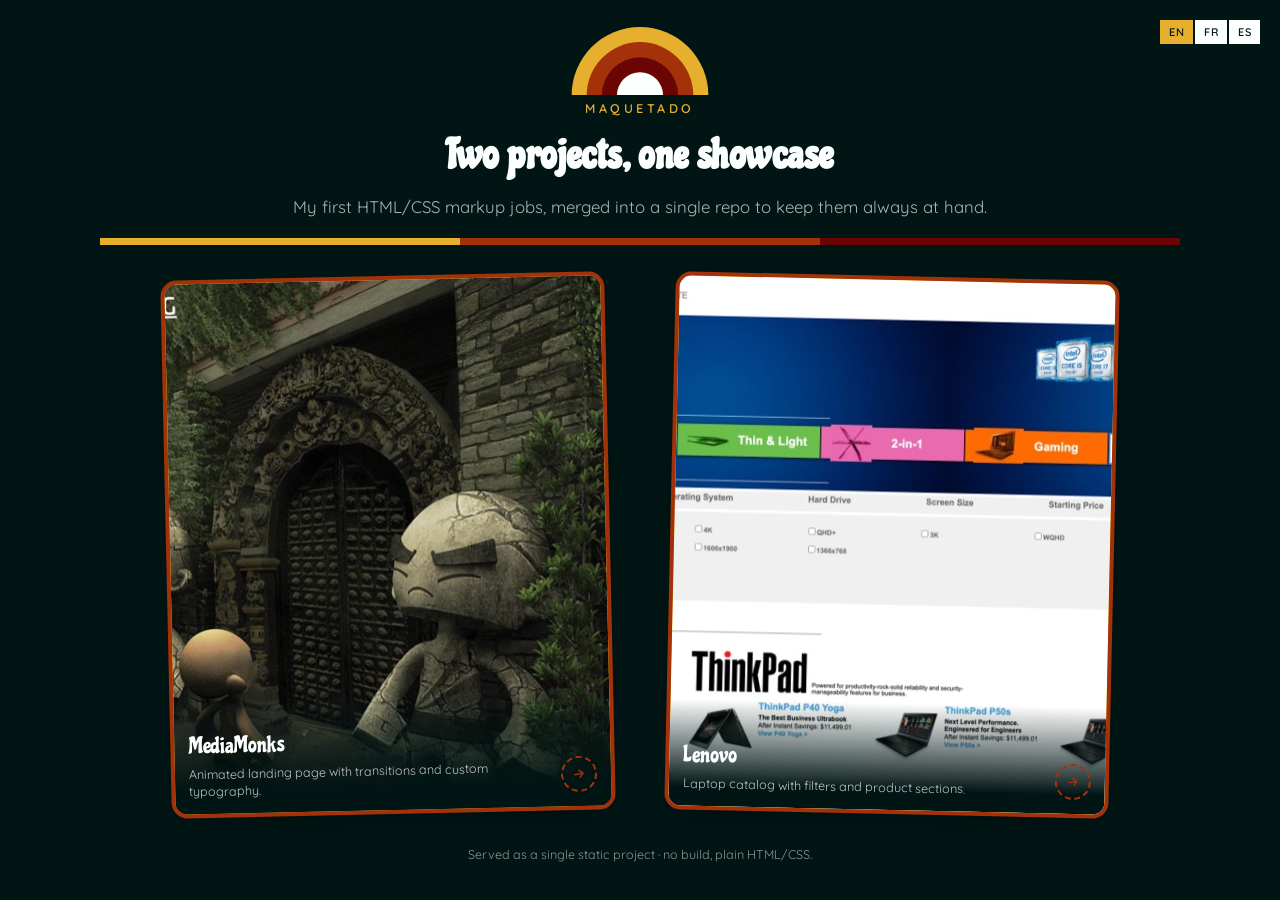
==== index.html @ f4a28d48 "Add landing page and fix Lenovo submodule tracking - Add root index.html: a 70s-themed landing linki" ====
<!doctype html>
<html lang="es">
<head>
<meta charset="utf-8">
<meta name="viewport" content="width=device-width, initial-scale=1">
<title>Maquetado</title>
<link rel="preconnect" href="https://fonts.googleapis.com">
<link rel="preconnect" href="https://fonts.gstatic.com" crossorigin>
<link href="https://fonts.googleapis.com/css2?family=Quicksand:wght@400;500;600;700&family=Chicle&display=swap" rel="stylesheet">
<style>
  :root {
    /* Paleta setentosa: https://coolors.co/001514-fbfffe-6b0504-a3320b-e6af2e */
    --color-bg: #001514;
    --color-surface: #fbfffe;
    --color-ink: #001514;
    --color-on-bg: #fbfffe;
    --color-mustard: #e6af2e;
    --color-rust: #a3320b;
    --color-burgundy: #6b0504;
    --font-heading: 'Chicle', cursive;
    --font-body: 'Quicksand', sans-serif;
    --font-title: 'Chicle', cursive;
    color-scheme: dark;
  }

  * { box-sizing: border-box; }

  html, body { height: 100%; }

  body {
    margin: 0;
    height: 100vh;
    height: 100dvh;
    overflow: hidden;
    background: var(--color-bg);
    color: var(--color-on-bg);
    font: 16px/1.5 var(--font-body);
    display: flex;
    flex-direction: column;
    align-items: center;
    padding: clamp(14px, 3vh, 36px) clamp(16px, 4vw, 40px) clamp(20px, 4vh, 40px);
    gap: clamp(8px, 2vh, 18px);
  }

  header {
    flex: 0 0 auto;
    width: 100%;
    max-width: 980px;
    text-align: center;
  }

  .sunset {
    width: clamp(120px, 16vh, 200px);
    aspect-ratio: 400 / 190;
    margin: 0 auto;
    overflow: hidden;
  }

  .sunset svg {
    display: block;
    width: 100%;
    height: auto;
  }

  .kicker {
    display: block;
    margin: 4px 0 6px;
    font-family: var(--font-body);
    font-weight: 600;
    font-size: clamp(0.7rem, 1.4vh, 0.8rem);
    letter-spacing: 0.28em;
    text-transform: uppercase;
    color: var(--color-mustard);
  }

  h1 {
    margin: 0 0 8px;
    font-family: var(--font-heading);
    font-weight: 700;
    font-size: clamp(1.8rem, 4.6vh, 3.2rem);
    letter-spacing: 0.01em;
    color: var(--color-on-bg);
  }

  header p {
    margin: 0;
    font-size: clamp(0.85rem, 2vh, 1.05rem);
    color: var(--color-on-bg);
    opacity: 0.68;
  }

  .stripe {
    flex: 0 0 auto;
    width: 100%;
    max-width: 1080px;
    height: clamp(4px, 0.8vh, 7px);
    background: linear-gradient(
      90deg,
      var(--color-mustard) 0 33.333%,
      var(--color-rust) 33.333% 66.666%,
      var(--color-burgundy) 66.666% 100%
    );
  }

  main {
    flex: 1 1 auto;
    min-height: 0;
    display: grid;
    grid-template-columns: repeat(2, 1fr);
    gap: clamp(30px, 5vw, 60px);
    width: 100%;
    max-width: 1000px;
    padding: clamp(8px, 1.5vh, 18px) clamp(14px, 2.5vw, 26px);
  }

  .postcard {
    position: relative;
    height: 100%;
    min-height: 0;
    display: block;
    background: var(--color-mustard);
    border: 4px solid var(--color-rust);
    border-radius: 16px;
    overflow: hidden;
    text-decoration: none;
    color: inherit;
    transform: rotate(var(--tilt, -1.25deg));
    transition: border-color 0.15s ease;
    box-shadow: 0 10px 24px -14px rgba(0, 0, 0, 0.6);
  }

  .postcard:nth-child(2) {
    --tilt: 1.25deg;
  }

  .postcard:hover,
  .postcard:focus-visible {
    border-color: var(--color-mustard);
  }

  .photo {
    position: absolute;
    inset: 0;
  }

  .photo img {
    width: 100%;
    height: 100%;
    object-fit: cover;
    display: block;
  }

  .postcard-footer {
    position: absolute;
    left: 0;
    right: 0;
    bottom: 0;
    display: flex;
    align-items: flex-end;
    justify-content: space-between;
    gap: 10px;
    padding: 40px 14px 14px;
    background: linear-gradient(180deg, transparent, var(--color-bg) 82%);
  }

  .postcard-text {
    display: flex;
    flex-direction: column;
    gap: 2px;
    min-width: 0;
  }

  .postcard-name {
    font-family: var(--font-title);
    font-weight: 400;
    font-size: clamp(1.1rem, 2.5vh, 1.5rem);
    color: var(--color-on-bg);
  }

  .postcard-desc {
    margin: 0;
    font-size: clamp(0.74rem, 1.4vh, 0.86rem);
    line-height: 1.35;
    color: var(--color-on-bg);
    opacity: 0.75;
    display: -webkit-box;
    -webkit-line-clamp: 2;
    line-clamp: 2;
    -webkit-box-orient: vertical;
    overflow: hidden;
  }

  .stamp {
    flex-shrink: 0;
    display: inline-flex;
    align-items: center;
    justify-content: center;
    width: 36px;
    height: 36px;
    border-radius: 50%;
    border: 2px dashed var(--color-rust);
    color: var(--color-rust);
    transform: rotate(-10deg);
    transition: background 0.15s ease, color 0.15s ease;
  }

  .postcard:hover .stamp {
    border-color: var(--color-mustard);
    background: var(--color-mustard);
    color: var(--color-ink);
  }

  footer {
    flex: 0 0 auto;
    width: 100%;
    text-align: center;
    color: var(--color-on-bg);
    font-size: clamp(0.68rem, 1.4vh, 0.8rem);
    opacity: 0.55;
  }

  .lang-switcher {
    position: fixed;
    top: clamp(10px, 2.5vh, 18px);
    right: clamp(10px, 2.5vw, 18px);
    z-index: 5;
    display: inline-flex;
    border: 2px solid var(--color-ink);
    background: var(--color-surface);
  }

  .lang-option {
    padding: 5px 9px;
    border: none;
    border-right: 2px solid var(--color-ink);
    background: var(--color-surface);
    font-family: var(--font-body);
    font-weight: 600;
    font-size: 11px;
    letter-spacing: 0.04em;
    color: var(--color-ink);
    cursor: pointer;
  }

  .lang-option:last-child {
    border-right: none;
  }

  .lang-option.active {
    background: var(--color-mustard);
  }
</style>
</head>
<body>
  <div class="lang-switcher" role="group" aria-label="Language">
    <button type="button" class="lang-option" data-lang="en">EN</button>
    <button type="button" class="lang-option" data-lang="fr">FR</button>
    <button type="button" class="lang-option" data-lang="es">ES</button>
  </div>

  <header>
    <div class="sunset" aria-hidden="true">
      <svg viewBox="0 0 400 190">
        <circle cx="200" cy="190" r="190" fill="#e6af2e"/>
        <circle cx="200" cy="190" r="148" fill="#a3320b"/>
        <circle cx="200" cy="190" r="106" fill="#6b0504"/>
        <circle cx="200" cy="190" r="64" fill="#fbfffe"/>
      </svg>
    </div>
    <span class="kicker">Maquetado</span>
    <h1 data-i18n="title">Dos proyectos, una vitrina</h1>
    <p data-i18n="subtitle">Mis primeros trabajos de maquetado en HTML/CSS, migrados a un solo repo para tenerlos siempre a mano.</p>
  </header>

  <div class="stripe"></div>

  <main>
    <a class="postcard" href="/MediaMonks/mediaMonks.html">
      <div class="photo">
        <img src="/preview/mediamonks.jpg" alt="Captura del proyecto MediaMonks" data-i18n-alt="mediamonksAlt" loading="lazy">
      </div>
      <div class="postcard-footer">
        <div class="postcard-text">
          <span class="postcard-name">MediaMonks</span>
          <p class="postcard-desc" data-i18n="mediamonksDesc">Landing animada con transiciones y tipografía custom.</p>
        </div>
        <span class="stamp" aria-hidden="true">
          <svg width="14" height="14" viewBox="0 0 24 24" fill="none" stroke="currentColor" stroke-width="2.5" stroke-linecap="round" stroke-linejoin="round"><path d="M5 12h14M13 6l6 6-6 6"/></svg>
        </span>
      </div>
    </a>

    <a class="postcard" href="/Lenovo/lenovo.html">
      <div class="photo">
        <img src="/preview/lenovo.jpg" alt="Captura del proyecto Lenovo" data-i18n-alt="lenovoAlt" loading="lazy">
      </div>
      <div class="postcard-footer">
        <div class="postcard-text">
          <span class="postcard-name">Lenovo</span>
          <p class="postcard-desc" data-i18n="lenovoDesc">Catálogo de laptops con filtros y secciones de producto.</p>
        </div>
        <span class="stamp" aria-hidden="true">
          <svg width="14" height="14" viewBox="0 0 24 24" fill="none" stroke="currentColor" stroke-width="2.5" stroke-linecap="round" stroke-linejoin="round"><path d="M5 12h14M13 6l6 6-6 6"/></svg>
        </span>
      </div>
    </a>
  </main>

  <footer data-i18n="footer">Servido como un único proyecto estático &middot; sin build, HTML/CSS plano.</footer>

  <script>
    var STORAGE_KEY = 'maquetado-language';

    var translations = {
      en: {
        title: 'Two projects, one showcase',
        subtitle: 'My first HTML/CSS markup jobs, merged into a single repo to keep them always at hand.',
        mediamonksDesc: 'Animated landing page with transitions and custom typography.',
        lenovoDesc: 'Laptop catalog with filters and product sections.',
        mediamonksAlt: 'Screenshot of the MediaMonks project',
        lenovoAlt: 'Screenshot of the Lenovo project',
        footer: 'Served as a single static project · no build, plain HTML/CSS.'
      },
      fr: {
        title: 'Deux projets, une vitrine',
        subtitle: 'Mes premiers travaux de maquettage HTML/CSS, réunis dans un seul dépôt pour les avoir toujours sous la main.',
        mediamonksDesc: 'Page d’accueil animée avec transitions et typographie personnalisée.',
        lenovoDesc: 'Catalogue d’ordinateurs portables avec filtres et sections produits.',
        mediamonksAlt: 'Capture d’écran du projet MediaMonks',
        lenovoAlt: 'Capture d’écran du projet Lenovo',
        footer: 'Servi comme un seul projet statique · sans build, HTML/CSS pur.'
      },
      es: {
        title: 'Dos proyectos, una vitrina',
        subtitle: 'Mis primeros trabajos de maquetado en HTML/CSS, migrados a un solo repo para tenerlos siempre a mano.',
        mediamonksDesc: 'Landing animada con transiciones y tipografía custom.',
        lenovoDesc: 'Catálogo de laptops con filtros y secciones de producto.',
        mediamonksAlt: 'Captura del proyecto MediaMonks',
        lenovoAlt: 'Captura del proyecto Lenovo',
        footer: 'Servido como un único proyecto estático · sin build, HTML/CSS plano.'
      }
    };

    function isLanguage(value) {
      return value === 'en' || value === 'fr' || value === 'es';
    }

    function getInitialLanguage() {
      try {
        var stored = localStorage.getItem(STORAGE_KEY);
        if (isLanguage(stored)) return stored;
      } catch (e) {
        // localStorage no disponible (modo privado, storage bloqueado, etc.)
      }
      return 'en';
    }

    function applyLanguage(lang) {
      var t = translations[lang];
      document.documentElement.lang = lang;

      document.querySelectorAll('[data-i18n]').forEach(function (el) {
        el.textContent = t[el.dataset.i18n];
      });
      document.querySelectorAll('[data-i18n-alt]').forEach(function (el) {
        el.alt = t[el.dataset.i18nAlt];
      });
      document.querySelectorAll('.lang-option').forEach(function (btn) {
        var isActive = btn.dataset.lang === lang;
        btn.classList.toggle('active', isActive);
        btn.setAttribute('aria-pressed', String(isActive));
      });

      try {
        localStorage.setItem(STORAGE_KEY, lang);
      } catch (e) {
        // la preferencia solo dura la sesión
      }
    }

    document.querySelectorAll('.lang-option').forEach(function (btn) {
      btn.addEventListener('click', function () {
        applyLanguage(btn.dataset.lang);
      });
    });

    applyLanguage(getInitialLanguage());
  </script>
</body>
</html>
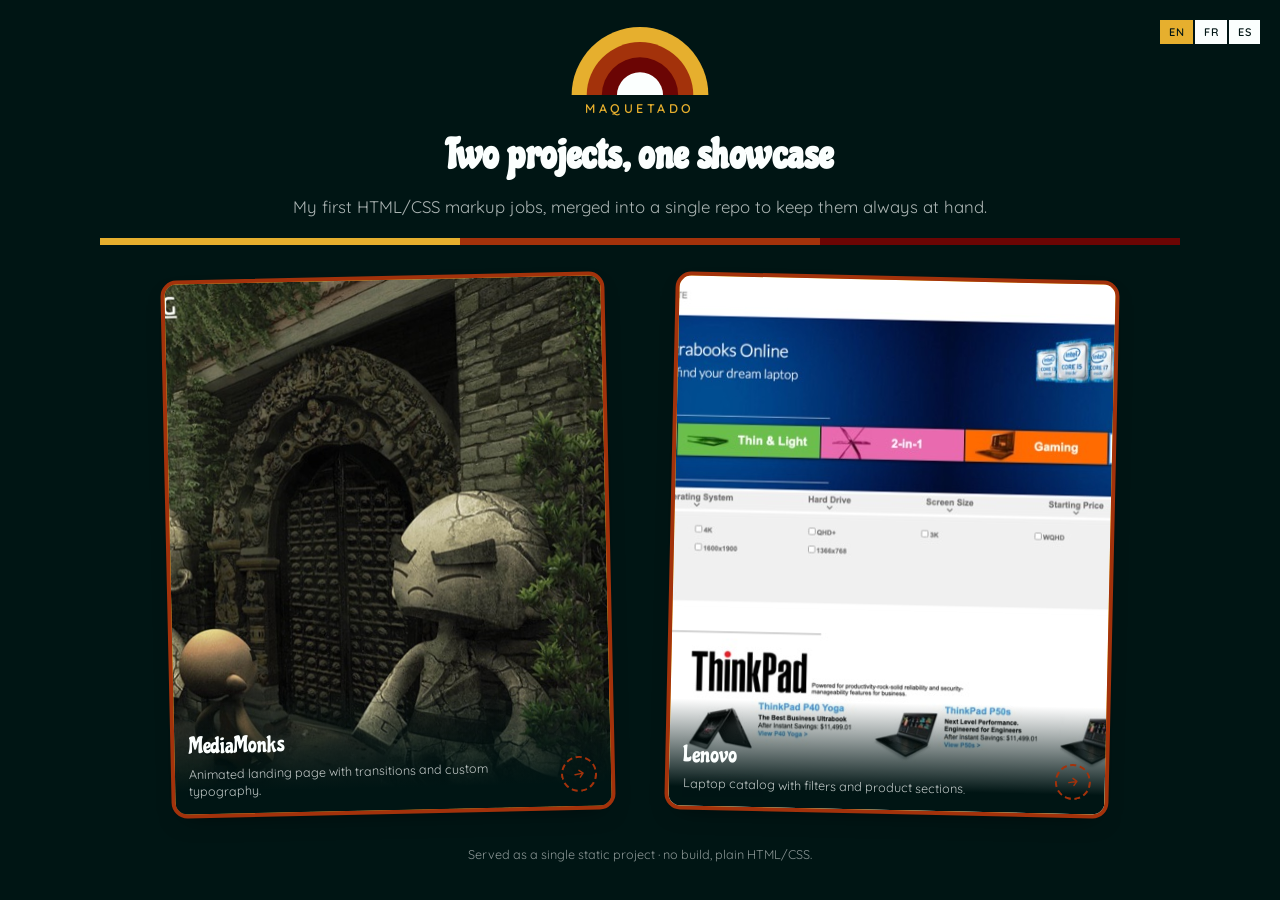
==== commit 8eedd1f5: "Add favicon based on landing page's sunset motif Co-Authored-By: Claude Sonnet 5 <noreply@anthropic." ====
--- a/index.html
+++ b/index.html
@@ -4,6 +4,9 @@
 <meta charset="utf-8">
 <meta name="viewport" content="width=device-width, initial-scale=1">
 <title>Maquetado</title>
+<link rel="icon" href="/favicon.svg" type="image/svg+xml">
+<link rel="icon" href="/favicon.png" type="image/png" sizes="32x32">
+<link rel="apple-touch-icon" href="/apple-touch-icon.png">
 <link rel="preconnect" href="https://fonts.googleapis.com">
 <link rel="preconnect" href="https://fonts.gstatic.com" crossorigin>
 <link href="https://fonts.googleapis.com/css2?family=Quicksand:wght@400;500;600;700&family=Chicle&display=swap" rel="stylesheet">
